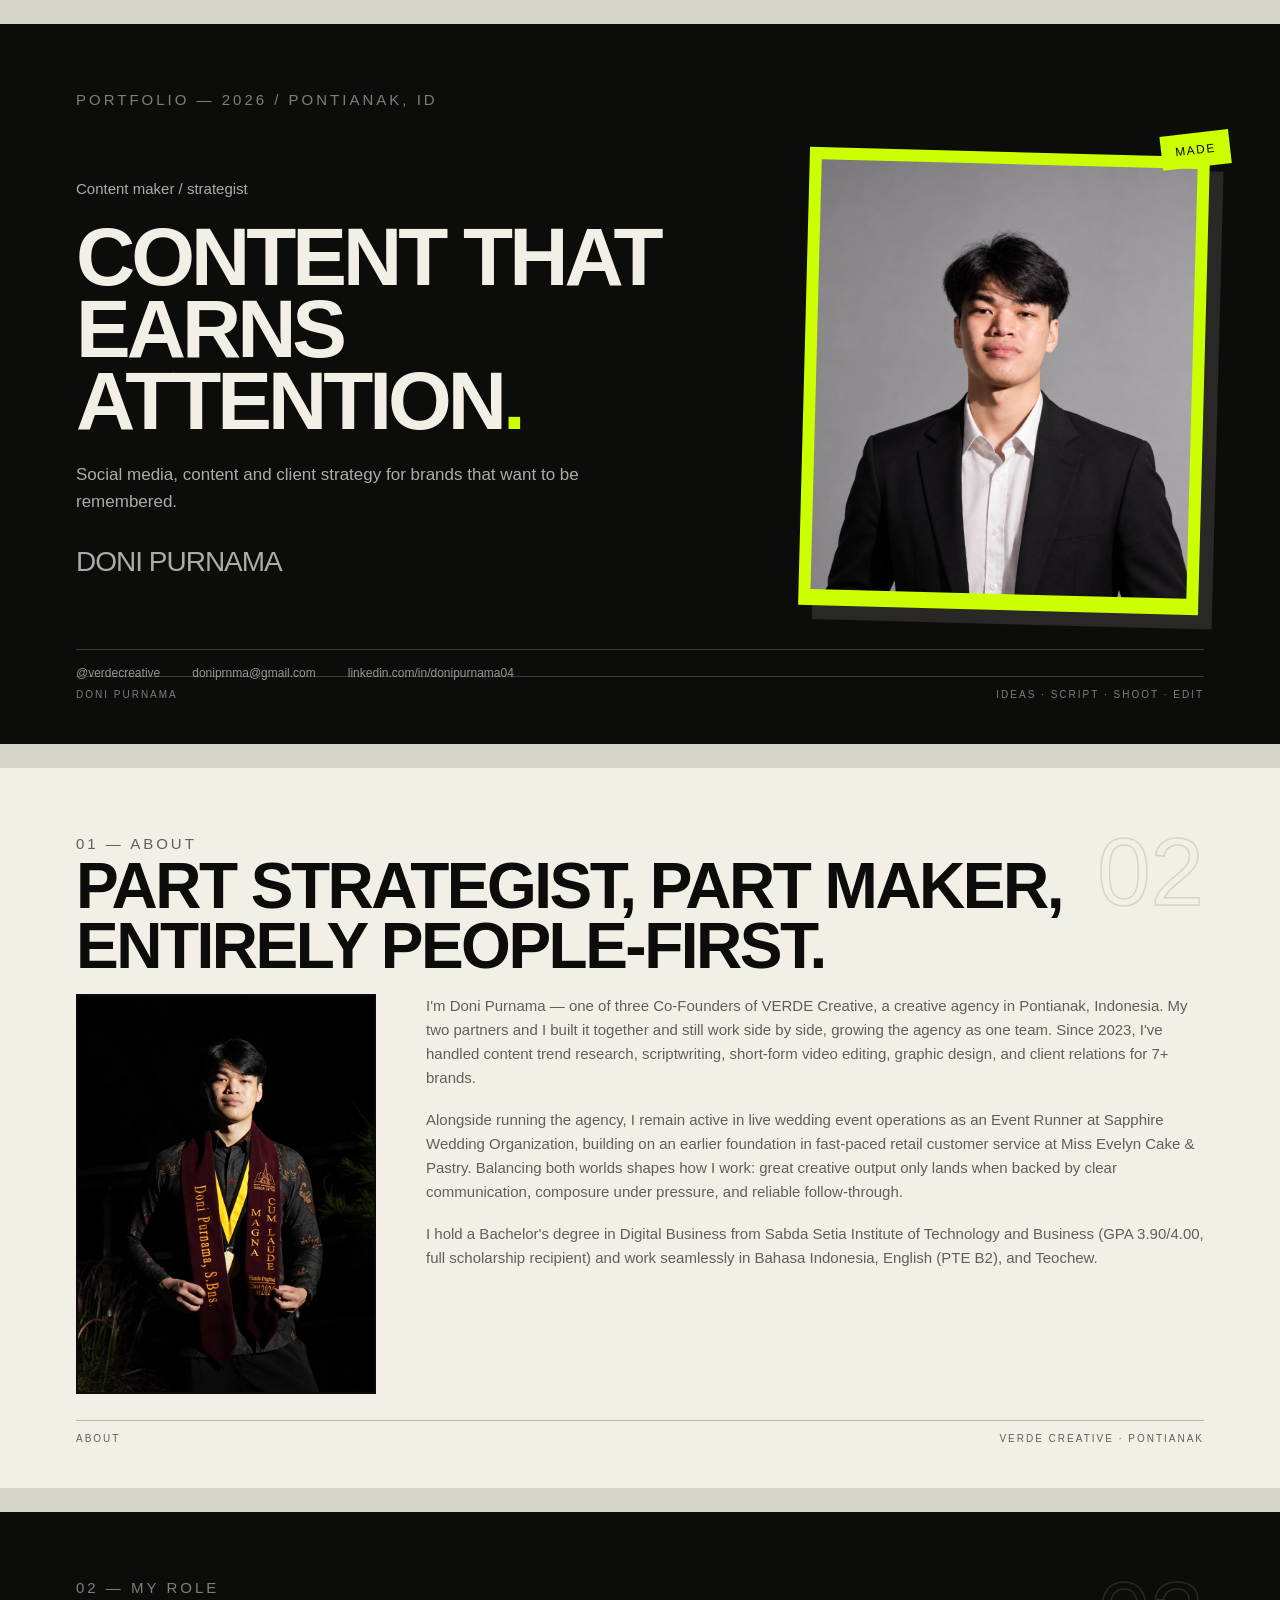
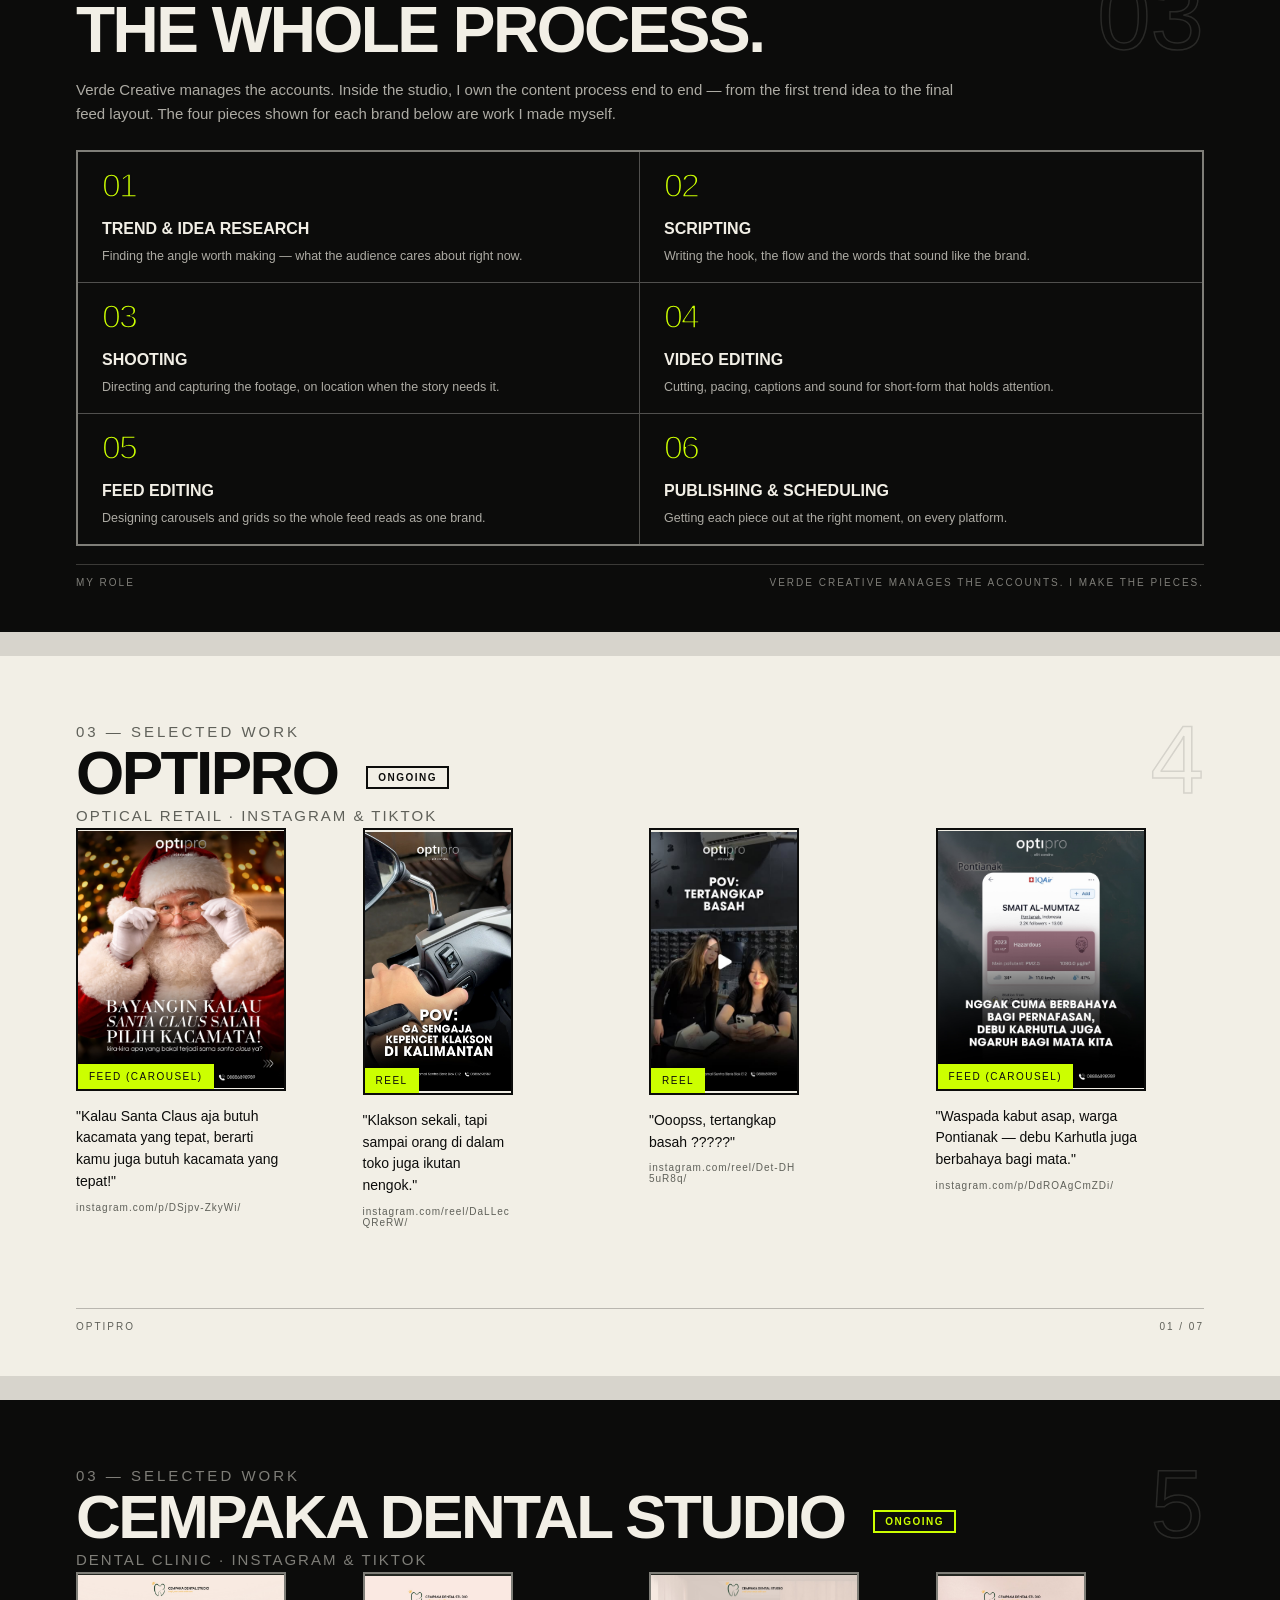
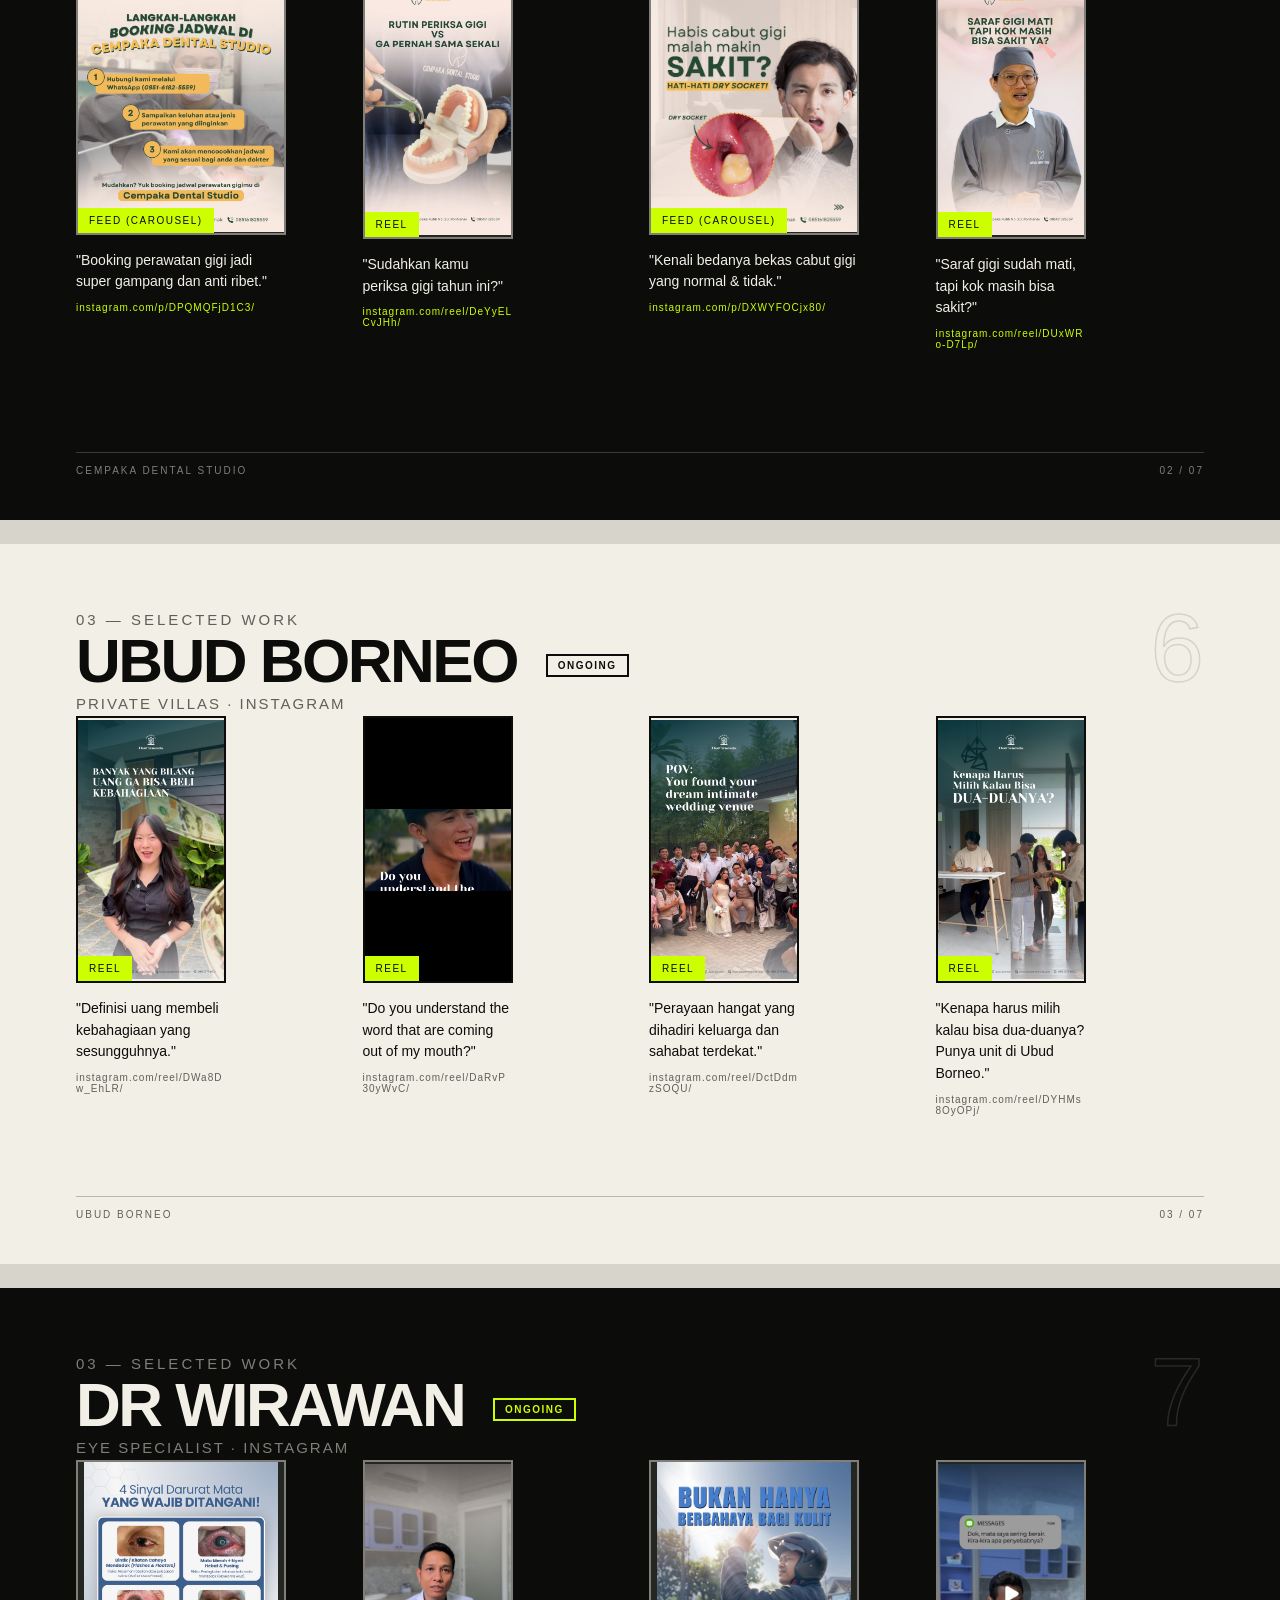
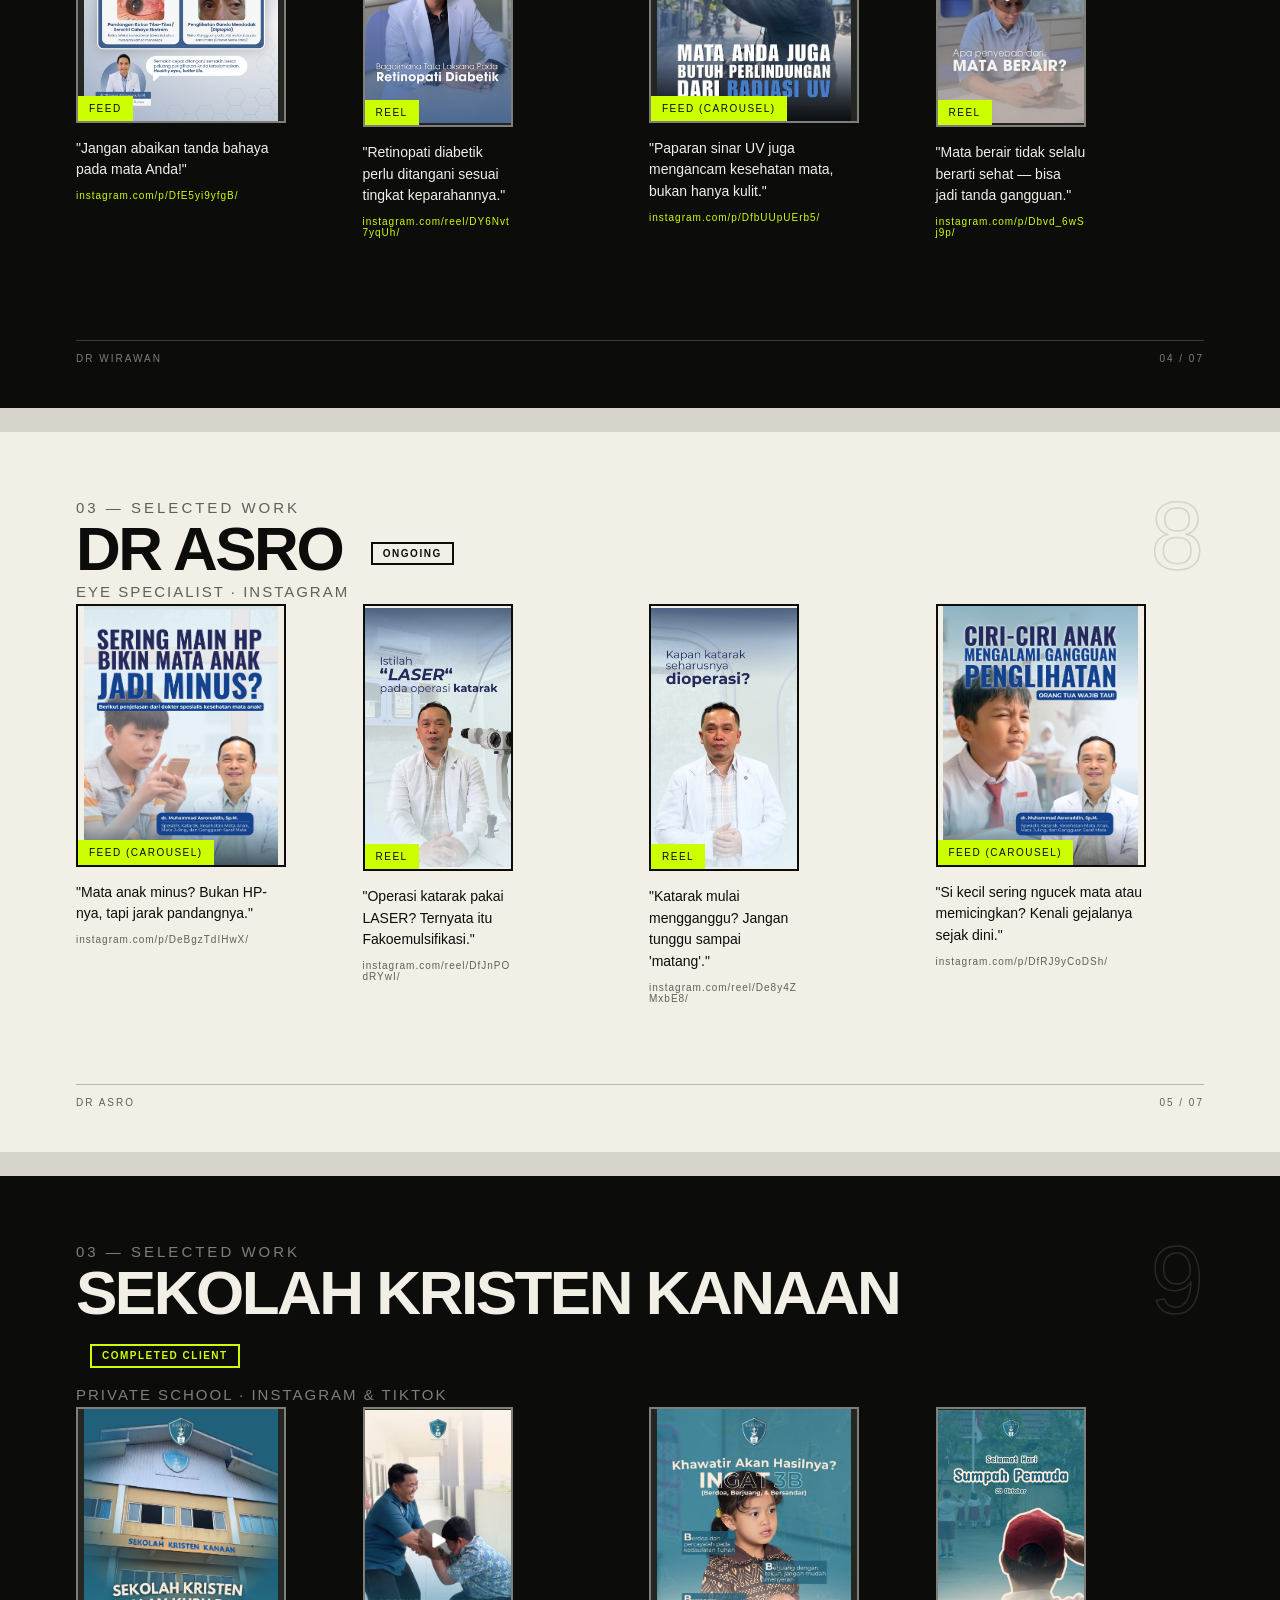
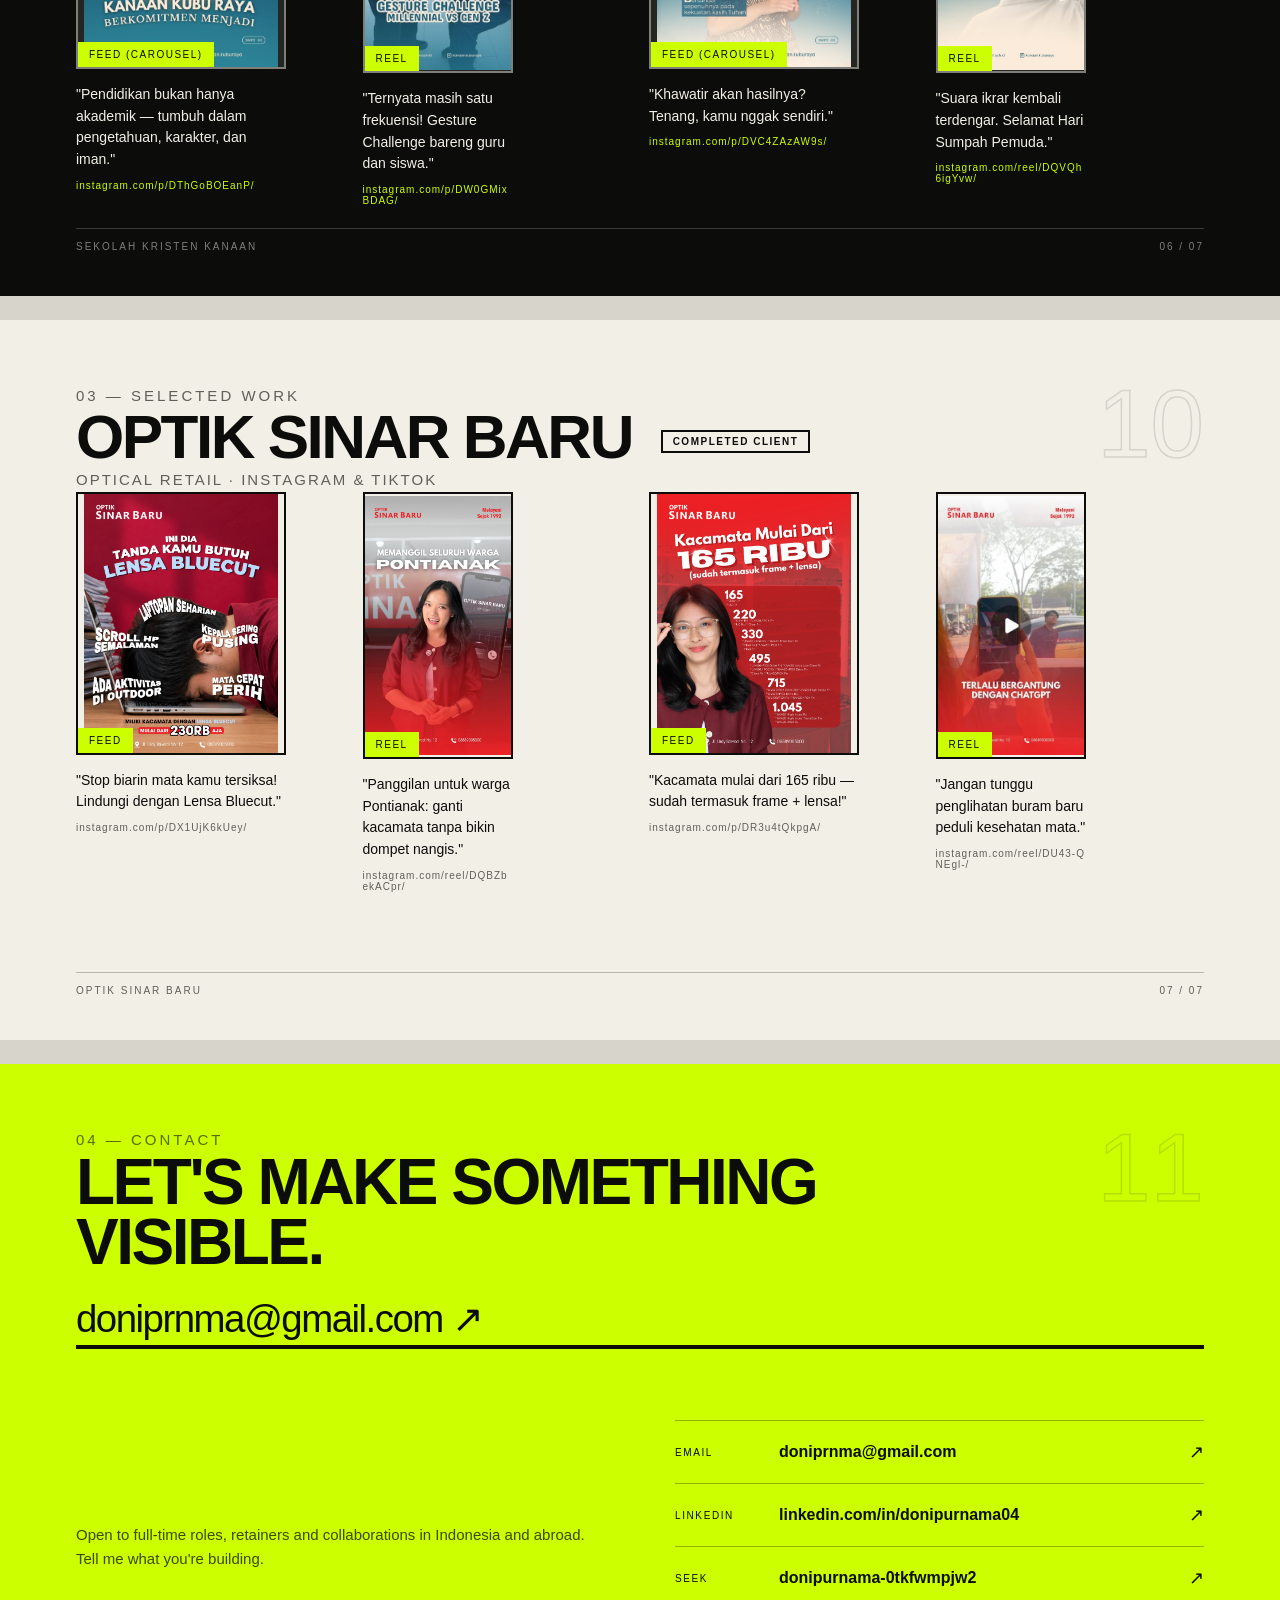
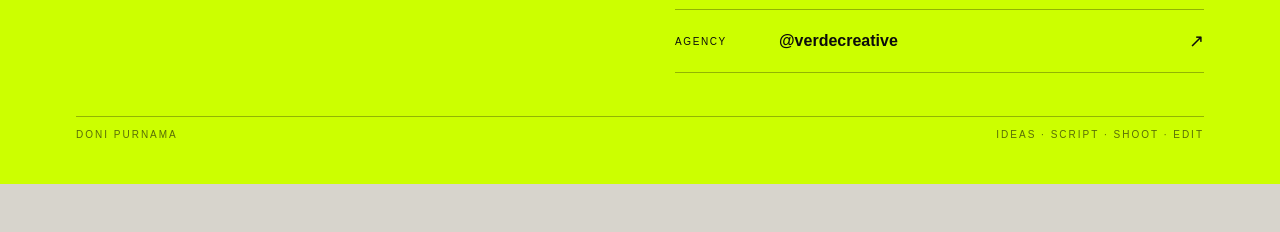
==== deck.html @ b06fb841 "Portfolio site: consistent layout, autoplay reels, updated copy" ====
<!DOCTYPE html>
<html lang="en">
<head>
<meta charset="UTF-8" />
<meta name="viewport" content="width=device-width, initial-scale=1.0" />
<title>Doni Purnama — Portfolio Deck</title>
<link rel="stylesheet" href="deck.css" />
</head>
<body>

<!-- 1 — COVER -->
<section class="slide dark cover">
  <p class="slide-tag">PORTFOLIO — 2026 / PONTIANAK, ID</p>
  <div class="cover-grid">
    <div>
      <p class="cover-role" data-i18n="rail.role">Content maker / strategist</p>
      <h1><span data-i18n="hero.headline">Content that earns attention</span><em>.</em></h1>
      <p class="cover-sub" data-i18n="deck.coverSub">Social media, content and client strategy for brands that want to be remembered.</p>
      <p style="margin-top:24px;font-family:var(--display);font-size:28px;letter-spacing:-1px">DONI PURNAMA</p>
    </div>
    <div class="cover-photo-wrap"><img src="assets/me/headshot.png" alt="Doni Purnama" class="cover-photo" /><span class="cover-sticker" data-i18n="hero.badgeNum">MADE</span></div>
  </div>
  <div class="cover-meta"><span>@verdecreative</span><span>doniprnma@gmail.com</span><span>linkedin.com/in/donipurnama04</span></div>
  <div class="footer-line"><span>Doni Purnama</span><span data-i18n="hero.caption">Ideas · Script · Shoot · Edit</span></div>
</section>

<!-- 2 — ABOUT -->
<section class="slide">
  <span class="slide-num">02</span>
  <p class="slide-tag" data-i18n="about.label">01 — About</p>
  <h2 data-i18n="about.title">Part strategist, part maker, entirely people-first.</h2>
  <div class="about-deck">
    <img src="assets/me/graduation.png" alt="Doni Purnama" />
    <div>
      <p data-i18n="about.p1">I'm Doni Purnama — one of three Co-Founders of VERDE Creative, a creative agency in Pontianak, Indonesia. My two partners and I built it together and still work side by side, growing the agency as one team. Since 2023, I've handled content trend research, scriptwriting, short-form video editing, graphic design, and client relations for 7+ brands.</p>
      <p style="margin-top:18px" data-i18n="about.p2">Alongside running the agency, I remain active in live wedding event operations as an Event Runner at Sapphire Wedding Organization, building on an earlier foundation in fast-paced retail customer service at Miss Evelyn Cake & Pastry. Balancing both worlds shapes how I work: great creative output only lands when backed by clear communication, composure under pressure, and reliable follow-through.</p>
      <p style="margin-top:18px" data-i18n="about.p3">I hold a Bachelor's degree in Digital Business from Sabda Setia Institute of Technology and Business (GPA 3.90/4.00, full scholarship recipient) and work seamlessly in Bahasa Indonesia, English (PTE B2), and Teochew.</p>
    </div>
  </div>
  <div class="footer-line"><span data-i18n="nav.about">About</span><span>Verde Creative · Pontianak</span></div>
</section>

<!-- 3 — ROLE -->
<section class="slide dark">
  <span class="slide-num">03</span>
  <p class="slide-tag" data-i18n="role.label">02 — My role</p>
  <h2 data-i18n="role.headline">THE WHOLE PROCESS.</h2>
  <p style="max-width:900px;margin-bottom:18px" data-i18n="role.intro">Verde Creative manages the accounts. Inside the studio, I own the content process end to end — from the first trend idea to the final feed layout.</p>
  <div class="role-deck">
    <div class="step"><span class="n">01</span><h3 data-i18n="role1.title">Trend &amp; idea research</h3><p data-i18n="role1.body">Finding the angle worth making — what the audience cares about right now.</p></div>
    <div class="step"><span class="n">02</span><h3 data-i18n="role2.title">Scripting</h3><p data-i18n="role2.body">Writing the hook, the flow and the words that sound like the brand.</p></div>
    <div class="step"><span class="n">03</span><h3 data-i18n="role3.title">Shooting</h3><p data-i18n="role3.body">Directing and capturing the footage, on location when the story needs it.</p></div>
    <div class="step"><span class="n">04</span><h3 data-i18n="role4.title">Video editing</h3><p data-i18n="role4.body">Cutting, pacing, captions and sound for short-form that holds attention.</p></div>
    <div class="step"><span class="n">05</span><h3 data-i18n="role5.title">Feed editing</h3><p data-i18n="role5.body">Designing carousels and grids so the whole feed reads as one brand.</p></div>
    <div class="step"><span class="n">06</span><h3 data-i18n="role6.title">Publishing &amp; scheduling</h3><p data-i18n="role6.body">Getting each piece out at the right moment, on every platform.</p></div>
  </div>
  <div class="footer-line"><span data-i18n="nav.services">My role</span><span data-i18n="role.clarify">Verde Creative manages the accounts. I make the pieces.</span></div>
</section>

<!-- 4 — OPTIPRO -->
<section class="slide brand-slide">
  <span class="slide-num">4</span>
  <p class="slide-tag" data-i18n="work.label">03 — Selected work</p>
  <h2>OPTIPRO <span class="status-pill" data-i18n="status.ongoing">status.ongoing</span></h2>
  <p class="brand-meta"><span data-i18n="brand1.sector">brand1.sector</span> · <span data-i18n="brand1.platform">brand1.platform</span></p>
  <div class="post-row">
    <div class="pcard ar45"><div class="img"><img src="assets/posts/DSjpv-ZkyWi.jpg" alt="" /><span class="kind">feed (carousel)</span></div><p class="cap">"Kalau Santa Claus aja butuh kacamata yang tepat, berarti kamu juga butuh kacamata yang tepat!"</p><span class="src">instagram.com/p/DSjpv-ZkyWi/</span></div>
    <div class="pcard ar916"><div class="img"><img src="assets/posts/DaLLecQReRW.jpg" alt="" /><span class="kind">reel</span></div><p class="cap">"Klakson sekali, tapi sampai orang di dalam toko juga ikutan nengok."</p><span class="src">instagram.com/reel/DaLLecQReRW/</span></div>
    <div class="pcard ar916"><div class="img"><img src="assets/posts/Det-DH5uR8q.jpg" alt="" /><span class="kind">reel</span></div><p class="cap">"Ooopss, tertangkap basah ?????"</p><span class="src">instagram.com/reel/Det-DH5uR8q/</span></div>
    <div class="pcard ar45"><div class="img"><img src="assets/posts/DdROAgCmZDi.jpg" alt="" /><span class="kind">feed (carousel)</span></div><p class="cap">"Waspada kabut asap, warga Pontianak — debu Karhutla juga berbahaya bagi mata."</p><span class="src">instagram.com/p/DdROAgCmZDi/</span></div>
  </div>
  <div class="footer-line"><span>OPTIPRO</span><span>01 / 07</span></div>
</section>

<!-- 5 — CEMPAKA DENTAL STUDIO -->
<section class="slide dark brand-slide">
  <span class="slide-num">5</span>
  <p class="slide-tag" data-i18n="work.label">03 — Selected work</p>
  <h2>CEMPAKA DENTAL STUDIO <span class="status-pill" data-i18n="status.ongoing">status.ongoing</span></h2>
  <p class="brand-meta"><span data-i18n="brand2.sector">brand2.sector</span> · <span data-i18n="brand2.platform">brand2.platform</span></p>
  <div class="post-row">
    <div class="pcard ar45"><div class="img"><img src="assets/posts/DPQMQFjD1C3.jpg" alt="" /><span class="kind">feed (carousel)</span></div><p class="cap">"Booking perawatan gigi jadi super gampang dan anti ribet."</p><span class="src">instagram.com/p/DPQMQFjD1C3/</span></div>
    <div class="pcard ar916"><div class="img"><img src="assets/posts/DeYyELCvJHh.jpg" alt="" /><span class="kind">reel</span></div><p class="cap">"Sudahkan kamu periksa gigi tahun ini?"</p><span class="src">instagram.com/reel/DeYyELCvJHh/</span></div>
    <div class="pcard ar45"><div class="img"><img src="assets/posts/DXWYFOCjx80.jpg" alt="" /><span class="kind">feed (carousel)</span></div><p class="cap">"Kenali bedanya bekas cabut gigi yang normal & tidak."</p><span class="src">instagram.com/p/DXWYFOCjx80/</span></div>
    <div class="pcard ar916"><div class="img"><img src="assets/posts/DUxWRo-D7Lp.jpg" alt="" /><span class="kind">reel</span></div><p class="cap">"Saraf gigi sudah mati, tapi kok masih bisa sakit?"</p><span class="src">instagram.com/reel/DUxWRo-D7Lp/</span></div>
  </div>
  <div class="footer-line"><span>CEMPAKA DENTAL STUDIO</span><span>02 / 07</span></div>
</section>

<!-- 6 — UBUD BORNEO -->
<section class="slide brand-slide">
  <span class="slide-num">6</span>
  <p class="slide-tag" data-i18n="work.label">03 — Selected work</p>
  <h2>UBUD BORNEO <span class="status-pill" data-i18n="status.ongoing">status.ongoing</span></h2>
  <p class="brand-meta"><span data-i18n="brand3.sector">brand3.sector</span> · <span data-i18n="brand3.platform">brand3.platform</span></p>
  <div class="post-row">
    <div class="pcard ar916"><div class="img"><img src="assets/posts/DWa8Dw_EhLR.jpg" alt="" /><span class="kind">reel</span></div><p class="cap">"Definisi uang membeli kebahagiaan yang sesungguhnya."</p><span class="src">instagram.com/reel/DWa8Dw_EhLR/</span></div>
    <div class="pcard ar916 letterbox"><div class="img"><img src="assets/posts/DaRvP30yWvC.jpg" alt="" /><span class="kind">reel</span></div><p class="cap">"Do you understand the word that are coming out of my mouth?"</p><span class="src">instagram.com/reel/DaRvP30yWvC/</span></div>
    <div class="pcard ar916"><div class="img"><img src="assets/posts/DctDdmzSOQU.jpg" alt="" /><span class="kind">reel</span></div><p class="cap">"Perayaan hangat yang dihadiri keluarga dan sahabat terdekat."</p><span class="src">instagram.com/reel/DctDdmzSOQU/</span></div>
    <div class="pcard ar916"><div class="img"><img src="assets/posts/DYHMs8OyOPj.jpg" alt="" /><span class="kind">reel</span></div><p class="cap">"Kenapa harus milih kalau bisa dua-duanya? Punya unit di Ubud Borneo."</p><span class="src">instagram.com/reel/DYHMs8OyOPj/</span></div>
  </div>
  <div class="footer-line"><span>UBUD BORNEO</span><span>03 / 07</span></div>
</section>

<!-- 7 — DR WIRAWAN -->
<section class="slide dark brand-slide">
  <span class="slide-num">7</span>
  <p class="slide-tag" data-i18n="work.label">03 — Selected work</p>
  <h2>DR WIRAWAN <span class="status-pill" data-i18n="status.ongoing">status.ongoing</span></h2>
  <p class="brand-meta"><span data-i18n="brand4.sector">brand4.sector</span> · <span data-i18n="brand4.platform">brand4.platform</span></p>
  <div class="post-row">
    <div class="pcard ar45"><div class="img"><img src="assets/posts/DfE5yi9yfgB.jpg" alt="" /><span class="kind">feed</span></div><p class="cap">"Jangan abaikan tanda bahaya pada mata Anda!"</p><span class="src">instagram.com/p/DfE5yi9yfgB/</span></div>
    <div class="pcard ar916"><div class="img"><img src="assets/posts/DY6Nvt7yqUh.jpg" alt="" /><span class="kind">reel</span></div><p class="cap">"Retinopati diabetik perlu ditangani sesuai tingkat keparahannya."</p><span class="src">instagram.com/reel/DY6Nvt7yqUh/</span></div>
    <div class="pcard ar45"><div class="img"><img src="assets/posts/DfbUUpUErb5.jpg" alt="" /><span class="kind">feed (carousel)</span></div><p class="cap">"Paparan sinar UV juga mengancam kesehatan mata, bukan hanya kulit."</p><span class="src">instagram.com/p/DfbUUpUErb5/</span></div>
    <div class="pcard ar916"><div class="img"><img src="assets/posts/Dbvd_6wSj9p.jpg" alt="" /><span class="kind">reel</span></div><p class="cap">"Mata berair tidak selalu berarti sehat — bisa jadi tanda gangguan."</p><span class="src">instagram.com/p/Dbvd_6wSj9p/</span></div>
  </div>
  <div class="footer-line"><span>DR WIRAWAN</span><span>04 / 07</span></div>
</section>

<!-- 8 — DR ASRO -->
<section class="slide brand-slide">
  <span class="slide-num">8</span>
  <p class="slide-tag" data-i18n="work.label">03 — Selected work</p>
  <h2>DR ASRO <span class="status-pill" data-i18n="status.ongoing">status.ongoing</span></h2>
  <p class="brand-meta"><span data-i18n="brand5.sector">brand5.sector</span> · <span data-i18n="brand5.platform">brand5.platform</span></p>
  <div class="post-row">
    <div class="pcard ar45"><div class="img"><img src="assets/posts/DeBgzTdIHwX.jpg" alt="" /><span class="kind">feed (carousel)</span></div><p class="cap">"Mata anak minus? Bukan HP-nya, tapi jarak pandangnya."</p><span class="src">instagram.com/p/DeBgzTdIHwX/</span></div>
    <div class="pcard ar916"><div class="img"><img src="assets/posts/DfJnPOdRYwI.jpg" alt="" /><span class="kind">reel</span></div><p class="cap">"Operasi katarak pakai LASER? Ternyata itu Fakoemulsifikasi."</p><span class="src">instagram.com/reel/DfJnPOdRYwI/</span></div>
    <div class="pcard ar916"><div class="img"><img src="assets/posts/De8y4ZMxbE8.jpg" alt="" /><span class="kind">reel</span></div><p class="cap">"Katarak mulai mengganggu? Jangan tunggu sampai 'matang'."</p><span class="src">instagram.com/reel/De8y4ZMxbE8/</span></div>
    <div class="pcard ar45"><div class="img"><img src="assets/posts/DfRJ9yCoDSh.jpg" alt="" /><span class="kind">feed (carousel)</span></div><p class="cap">"Si kecil sering ngucek mata atau memicingkan? Kenali gejalanya sejak dini."</p><span class="src">instagram.com/p/DfRJ9yCoDSh/</span></div>
  </div>
  <div class="footer-line"><span>DR ASRO</span><span>05 / 07</span></div>
</section>

<!-- 9 — SEKOLAH KRISTEN KANAAN -->
<section class="slide dark brand-slide">
  <span class="slide-num">9</span>
  <p class="slide-tag" data-i18n="work.label">03 — Selected work</p>
  <h2>SEKOLAH KRISTEN KANAAN <span class="status-pill" data-i18n="status.completed">status.completed</span></h2>
  <p class="brand-meta"><span data-i18n="brand7.sector">brand7.sector</span> · <span data-i18n="brand7.platform">brand7.platform</span></p>
  <div class="post-row">
    <div class="pcard ar45"><div class="img"><img src="assets/posts/DThGoBOEanP.jpg" alt="" /><span class="kind">feed (carousel)</span></div><p class="cap">"Pendidikan bukan hanya akademik — tumbuh dalam pengetahuan, karakter, dan iman."</p><span class="src">instagram.com/p/DThGoBOEanP/</span></div>
    <div class="pcard ar916"><div class="img"><img src="assets/posts/DW0GMixBDAG.jpg" alt="" /><span class="kind">reel</span></div><p class="cap">"Ternyata masih satu frekuensi! Gesture Challenge bareng guru dan siswa."</p><span class="src">instagram.com/p/DW0GMixBDAG/</span></div>
    <div class="pcard ar45"><div class="img"><img src="assets/posts/DVC4ZAzAW9s.jpg" alt="" /><span class="kind">feed (carousel)</span></div><p class="cap">"Khawatir akan hasilnya? Tenang, kamu nggak sendiri."</p><span class="src">instagram.com/p/DVC4ZAzAW9s/</span></div>
    <div class="pcard ar916"><div class="img"><img src="assets/posts/DQVQh6igYvw.jpg" alt="" /><span class="kind">reel</span></div><p class="cap">"Suara ikrar kembali terdengar. Selamat Hari Sumpah Pemuda."</p><span class="src">instagram.com/reel/DQVQh6igYvw/</span></div>
  </div>
  <div class="footer-line"><span>SEKOLAH KRISTEN KANAAN</span><span>06 / 07</span></div>
</section>

<!-- 10 — OPTIK SINAR BARU -->
<section class="slide brand-slide">
  <span class="slide-num">10</span>
  <p class="slide-tag" data-i18n="work.label">03 — Selected work</p>
  <h2>OPTIK SINAR BARU <span class="status-pill" data-i18n="status.completed">status.completed</span></h2>
  <p class="brand-meta"><span data-i18n="brand6.sector">brand6.sector</span> · <span data-i18n="brand6.platform">brand6.platform</span></p>
  <div class="post-row">
    <div class="pcard ar45"><div class="img"><img src="assets/posts/DX1UjK6kUey.jpg" alt="" /><span class="kind">feed</span></div><p class="cap">"Stop biarin mata kamu tersiksa! Lindungi dengan Lensa Bluecut."</p><span class="src">instagram.com/p/DX1UjK6kUey/</span></div>
    <div class="pcard ar916"><div class="img"><img src="assets/posts/DQBZbekACpr.jpg" alt="" /><span class="kind">reel</span></div><p class="cap">"Panggilan untuk warga Pontianak: ganti kacamata tanpa bikin dompet nangis."</p><span class="src">instagram.com/reel/DQBZbekACpr/</span></div>
    <div class="pcard ar45"><div class="img"><img src="assets/posts/DR3u4tQkpgA.jpg" alt="" /><span class="kind">feed</span></div><p class="cap">"Kacamata mulai dari 165 ribu — sudah termasuk frame + lensa!"</p><span class="src">instagram.com/p/DR3u4tQkpgA/</span></div>
    <div class="pcard ar916"><div class="img"><img src="assets/posts/DU43-QNEgl-.jpg" alt="" /><span class="kind">reel</span></div><p class="cap">"Jangan tunggu penglihatan buram baru peduli kesehatan mata."</p><span class="src">instagram.com/reel/DU43-QNEgl-/</span></div>
  </div>
  <div class="footer-line"><span>OPTIK SINAR BARU</span><span>07 / 07</span></div>
</section>

<!-- 11 — CONTACT -->
<section class="slide lime">
  <span class="slide-num">11</span>
  <p class="slide-tag" data-i18n="contact.label">05 — Contact</p>
  <h2 data-i18n="contact.headline">LET'S MAKE SOMETHING VISIBLE.</h2>
  <a class="mega-mail-deck" href="mailto:doniprnma@gmail.com">doniprnma@gmail.com ↗</a>
  <div class="contact-deck">
    <p data-i18n="contact.lede">Open to full-time roles, retainers and collaborations in Indonesia and abroad. Tell me what you're building.</p>
      <div class="contact-list">
      <a href="mailto:doniprnma@gmail.com"><span data-i18n="contact.emailLabel">Email</span><strong>doniprnma@gmail.com</strong><i>↗</i></a>
      <a href="https://www.linkedin.com/in/donipurnama04/"><span data-i18n="contact.linkedinLabel">LinkedIn</span><strong>linkedin.com/in/donipurnama04</strong><i>↗</i></a>
      <a href="https://au.seek.com/profiles/doni-purnama-0tkfwmpjw2"><span>Seek</span><strong>donipurnama-0tkfwmpjw2</strong><i>↗</i></a>
      <a href="https://www.instagram.com/verdecreative/"><span data-i18n="contact.igLabel">Studio</span><strong>@verdecreative</strong><i>↗</i></a>
    </div>
  <div class="footer-line"><span>Doni Purnama</span><span data-i18n="hero.caption">Ideas · Script · Shoot · Edit</span></div>
</section>

<script src="script.js"></script>
</body>
</html>
---- deck.css ----
/* ==========================================================================
   Slide deck — BOLD EDITORIAL / ZINE — same language as the site
   ========================================================================== */
:root{
  --ink:#0c0c0b;
  --paper:#f2efe6;
  --lime:#ccff00;
  --muted:#5f6059;
  --display:'Arial Black','Helvetica Neue',Helvetica,Arial,sans-serif;
  --sans:'Inter',-apple-system,BlinkMacSystemFont,'Segoe UI',Roboto,Helvetica,Arial,sans-serif;
}
*{box-sizing:border-box}
a{color:inherit;text-decoration:none}
html,body{margin:0;padding:0;background:#d7d4cc;font-family:var(--sans);color:var(--ink)}
.slide{width:1280px;height:720px;margin:0 auto 24px;padding:64px 76px;background:var(--paper);
  position:relative;overflow:hidden;display:flex;flex-direction:column}
.slide.dark{background:var(--ink);color:var(--paper)}
.slide.lime{background:var(--lime);color:var(--ink)}
.slide-num{position:absolute;right:76px;top:56px;font-family:var(--display);font-size:96px;line-height:1;
  color:transparent;-webkit-text-stroke:1.5px rgba(12,12,11,.12);pointer-events:none}
.slide.dark .slide-num{-webkit-text-stroke-color:rgba(242,239,230,.13)}
.slide-tag{font-family:var(--display);font-size:11px;letter-spacing:3px;text-transform:uppercase;color:var(--muted);margin:0 0 20px}
.slide.dark .slide-tag{color:rgba(242,239,230,.5)}
.slide.lime .slide-tag{color:rgba(12,12,11,.6)}
.slide h2{font-family:var(--display);font-size:clamp(40px,5vw,66px);line-height:.94;letter-spacing:-2.5px;
  text-transform:uppercase;margin:0 0 18px;max-width:1000px}
.slide p{color:var(--muted);font-size:15px;line-height:1.6;margin:0}
.slide.dark p{color:rgba(242,239,230,.7)}
.slide.lime p{color:rgba(12,12,11,.75)}
.footer-line{position:absolute;left:76px;right:76px;bottom:44px;border-top:1px solid rgba(12,12,11,.25);
  padding-top:12px;display:flex;justify-content:space-between;font-family:var(--display);
  font-size:10px;letter-spacing:2px;text-transform:uppercase;color:var(--muted)}
.slide.dark .footer-line{border-color:rgba(242,239,230,.2);color:rgba(242,239,230,.5)}
.slide.lime .footer-line{border-color:rgba(12,12,11,.3);color:rgba(12,12,11,.6)}

/* Cover */
.cover-grid{display:grid;grid-template-columns:1fr 400px;gap:50px;align-items:center;flex:1}
.cover h1{font-family:var(--display);font-size:82px;line-height:.88;letter-spacing:-4px;text-transform:uppercase;margin:20px 0 24px}
.cover h1 em{font-style:normal;color:var(--lime)}
.cover .cover-role{font-size:15px;color:rgba(242,239,230,.7);margin:0 0 10px}
.cover .cover-sub{font-size:17px;color:rgba(242,239,230,.62);max-width:540px;line-height:1.6}
.cover-photo-wrap{position:relative;background:var(--lime);padding:12px;transform:rotate(1.5deg);box-shadow:14px 14px 0 rgba(242,239,230,.12)}
.cover-photo{width:100%;height:430px;object-fit:cover;object-position:center 25%}
.cover-sticker{position:absolute;right:-20px;top:-24px;background:var(--lime);color:var(--ink);
  font-family:var(--display);font-size:12px;letter-spacing:1.5px;padding:10px 14px;transform:rotate(-8deg)}
.cover-meta{margin-top:auto;padding-top:16px;border-top:1px solid rgba(242,239,230,.2);display:flex;gap:32px;font-size:12px;color:rgba(242,239,230,.6)}

/* About */
.about-deck{display:grid;grid-template-columns:300px 1fr;gap:50px;flex:1;align-items:start}
.about-deck img{width:100%;height:400px;object-fit:cover;object-position:center 20%;border:2px solid var(--ink);filter:saturate(1.1)}

/* Role */
.role-deck{display:grid;grid-template-columns:repeat(2,1fr);gap:0;border:2px solid var(--ink);margin-top:6px}
.role-deck .step{padding:14px 24px 16px;border-right:1px solid var(--ink);border-bottom:1px solid var(--ink);min-height:104px}
.role-deck .step:nth-child(2n){border-right:0}
.role-deck .step:nth-last-child(-n+2){border-bottom:0}
.role-deck .step h3{margin:8px 0 6px}
.role-deck .step .n{font-size:26px}
.role-deck .step .n{font-family:var(--display);font-size:34px;color:var(--lime);-webkit-text-stroke:1.5px var(--ink);letter-spacing:-2px}
.role-deck .step h3{font-family:var(--display);font-size:16px;line-height:1.2;text-transform:uppercase;margin:14px 0 9px}
.role-deck .step p{font-size:12.5px;line-height:1.5}
.slide.dark .role-deck{border-color:rgba(242,239,230,.5)}
.slide.dark .role-deck .step{border-color:rgba(242,239,230,.3)}

/* Brand work slides */
.brand-slide h2{font-size:62px;margin-bottom:2px}
.brand-meta{font-family:var(--display);font-size:11px;letter-spacing:2px;text-transform:uppercase;color:var(--muted);margin-bottom:28px}
.slide.dark .brand-meta{color:rgba(242,239,230,.5)}
.status-pill{display:inline-block;margin-left:14px;font-family:var(--display);font-size:10px;letter-spacing:1.5px;
  text-transform:uppercase;border:2px solid currentColor;padding:5px 10px;vertical-align:middle}
.slide.dark .status-pill{border-color:var(--lime);color:var(--lime)}
.post-row{display:grid;grid-template-columns:repeat(4,1fr);gap:18px;flex:1;align-items:start}
.pcard{display:flex;flex-direction:column;min-width:0}
.pcard{--ar:4/5}
.pcard.ar45{--ar:4/5;max-width:210px}
.pcard.ar34{--ar:3/4;max-width:215px}
.pcard.ar916{--ar:9/16;max-width:150px}
.pcard .img{position:relative;width:100%;aspect-ratio:var(--ar);overflow:hidden;border:2px solid var(--ink)}
.slide.dark .pcard .img{border-color:rgba(242,239,230,.5)}
.pcard .img img{width:100%;height:100%;object-fit:contain;background:var(--cream)}
.slide.dark .pcard .img img{background:#242621}
.pcard.letterbox .img{aspect-ratio:9/16;background:#000;display:flex;align-items:center;justify-content:center}
.pcard.letterbox .img img{width:100%;height:auto;aspect-ratio:16/9;object-fit:cover;background:#000}
.pcard .kind{position:absolute;left:0;bottom:0;background:var(--lime);color:var(--ink);font-family:var(--display);
  font-size:10px;letter-spacing:1.5px;text-transform:uppercase;padding:7px 11px}
.pcard .cap{font-size:14px;line-height:1.55;color:var(--ink);margin:15px 0 9px}
.slide.dark .pcard .cap{color:var(--paper)}
.pcard .src{font-family:var(--display);font-size:10px;letter-spacing:1px;color:var(--muted);word-break:break-all}
.slide.dark .pcard .src{color:var(--lime)}

/* Contact */
.contact-deck{display:grid;grid-template-columns:1fr 1fr;gap:70px;flex:1;align-items:center}
.contact-deck h2{font-size:58px}
.mega-mail-deck{font-family:var(--display);font-size:clamp(24px,3vw,40px);letter-spacing:-1.5px;color:var(--ink);
  border-bottom:4px solid var(--ink);padding-bottom:4px;display:inline-block;margin:6px 0 24px;word-break:break-word}
.contact-list{border-top:1px solid rgba(12,12,11,.3)}
.contact-list a{display:grid;grid-template-columns:90px 1fr auto;gap:14px;align-items:center;padding:20px 0;border-bottom:1px solid rgba(12,12,11,.3)}
.contact-list span{font-family:var(--display);font-size:10px;letter-spacing:1.6px;text-transform:uppercase}
.contact-list strong{font-family:var(--display);font-size:16px}
.contact-list i{font-style:normal;font-size:18px}

@media print{
  @page{size:1280px 720px;margin:0}
  html,body{background:#fff}
  .slide{margin:0;break-after:page;page-break-after:always}
  .slide:last-child{break-after:auto;page-break-after:auto}
  *{-webkit-print-color-adjust:exact;print-color-adjust:exact}
}
@media screen{body{padding:24px 0}}
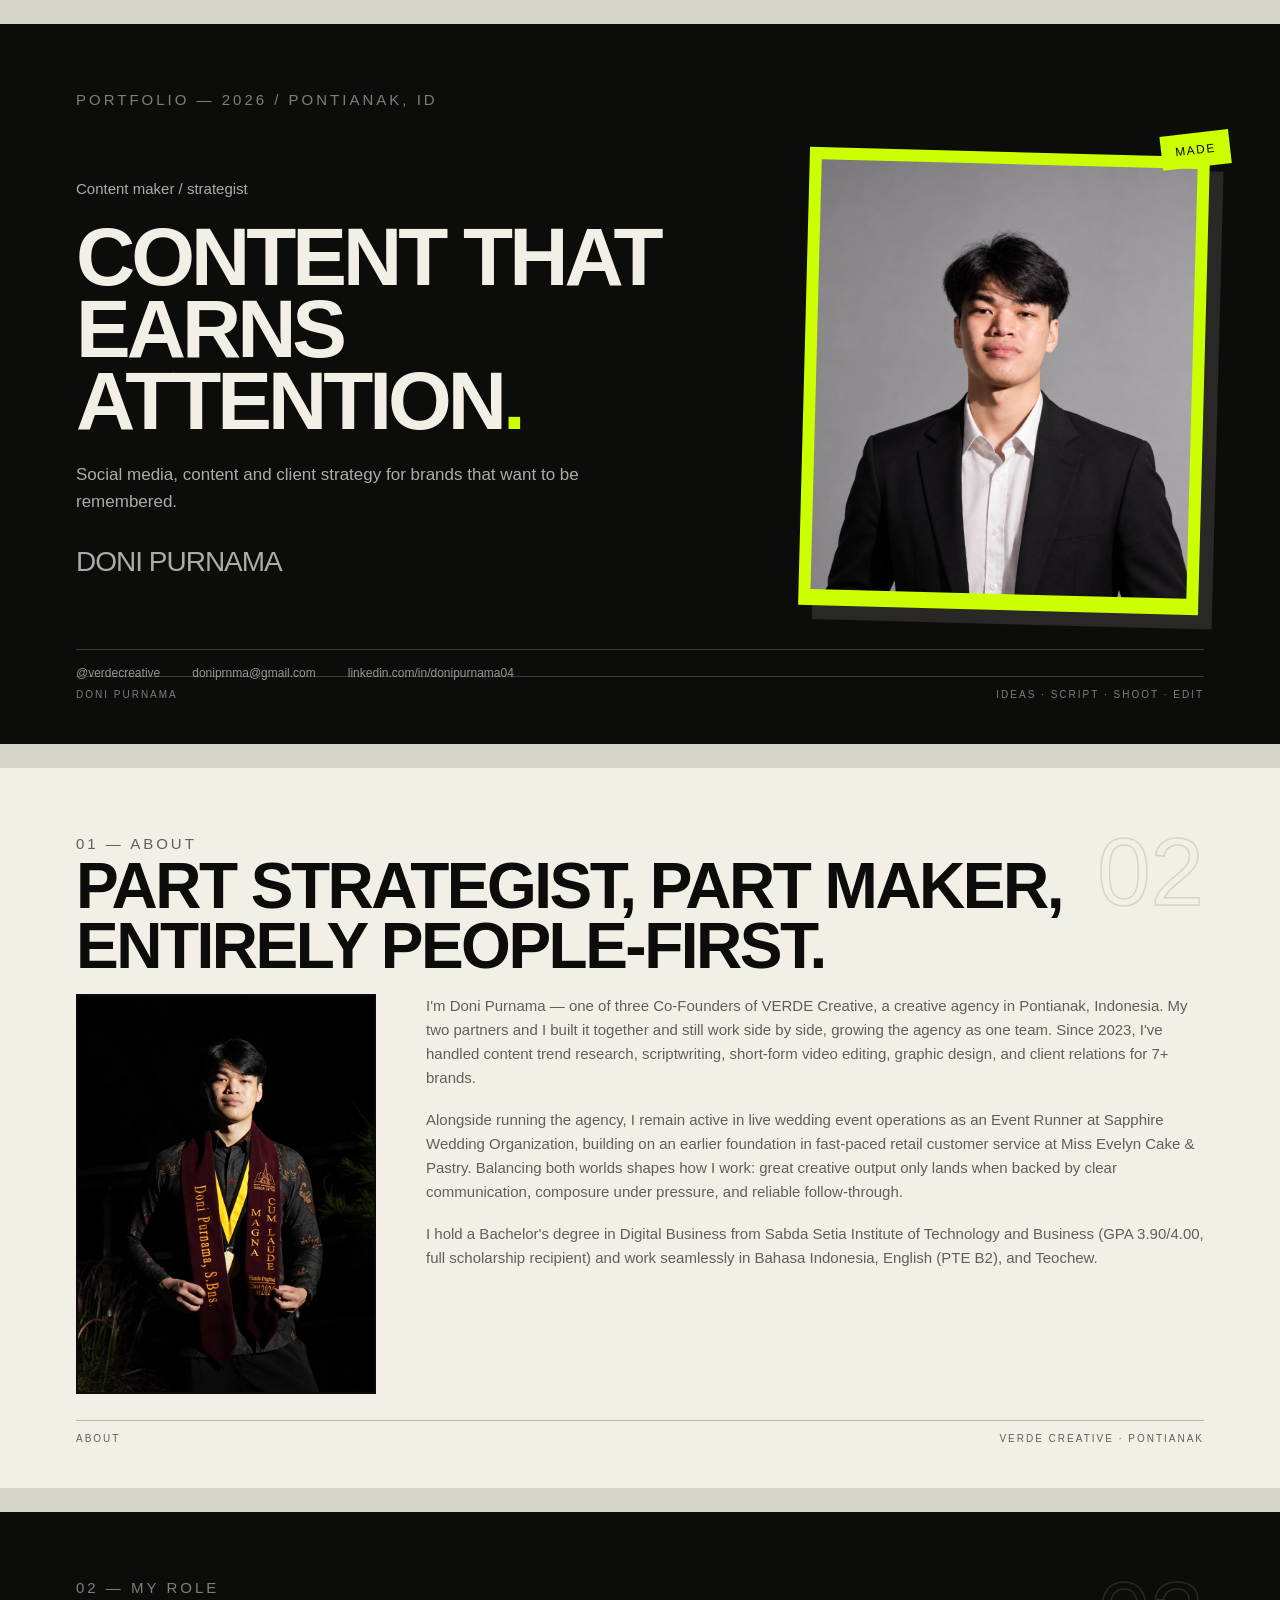
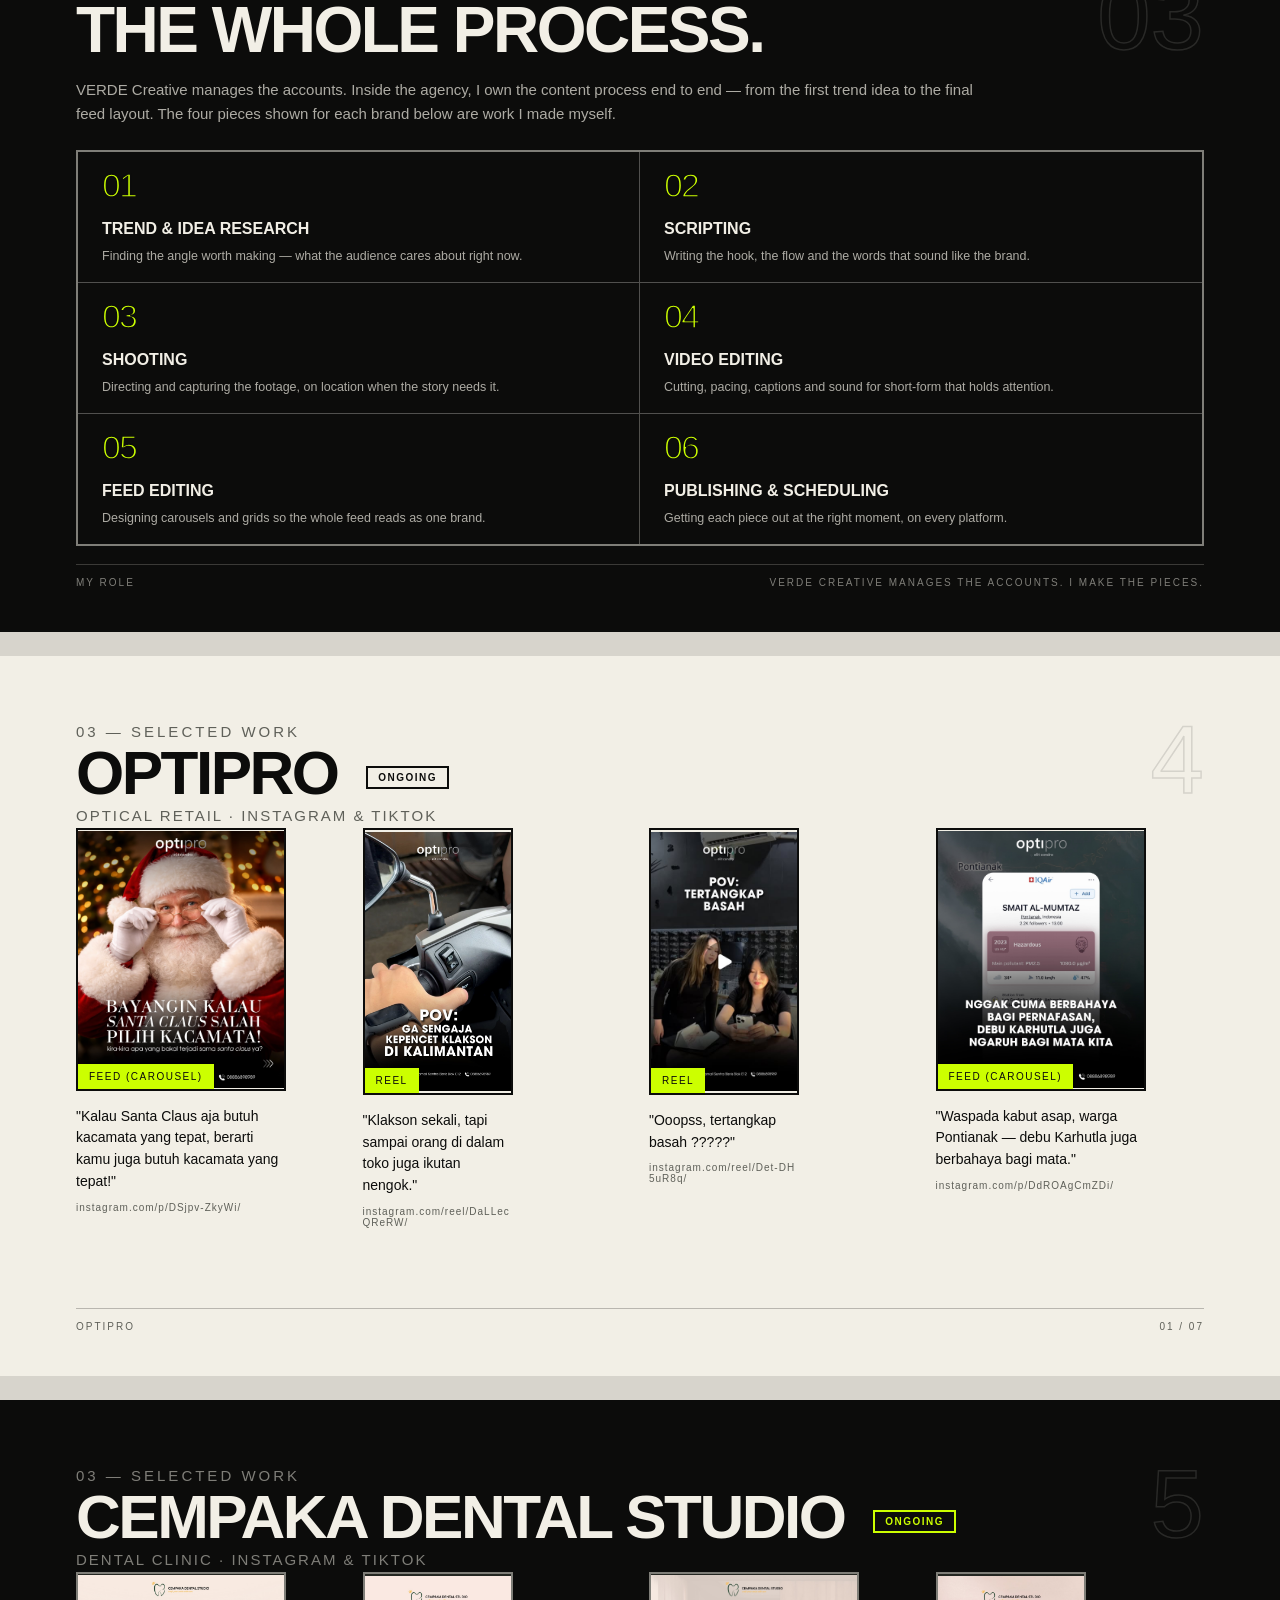
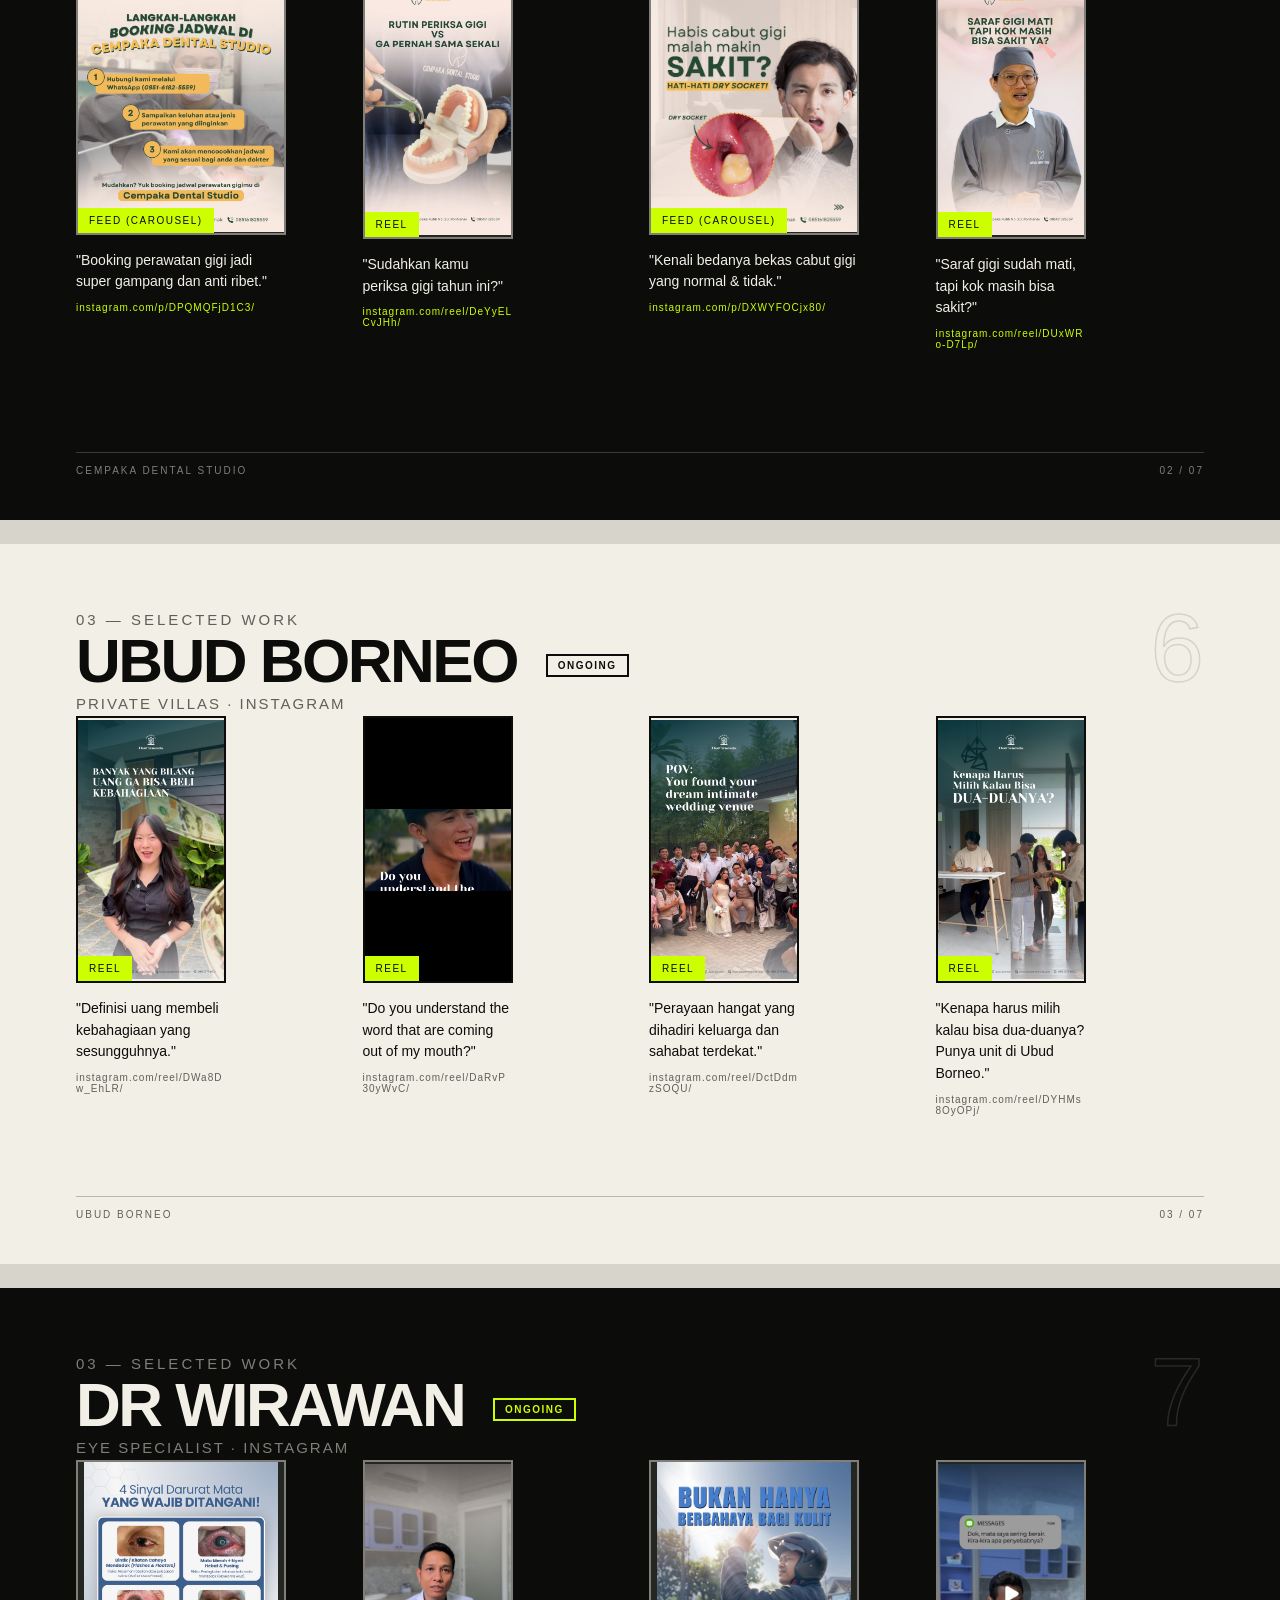
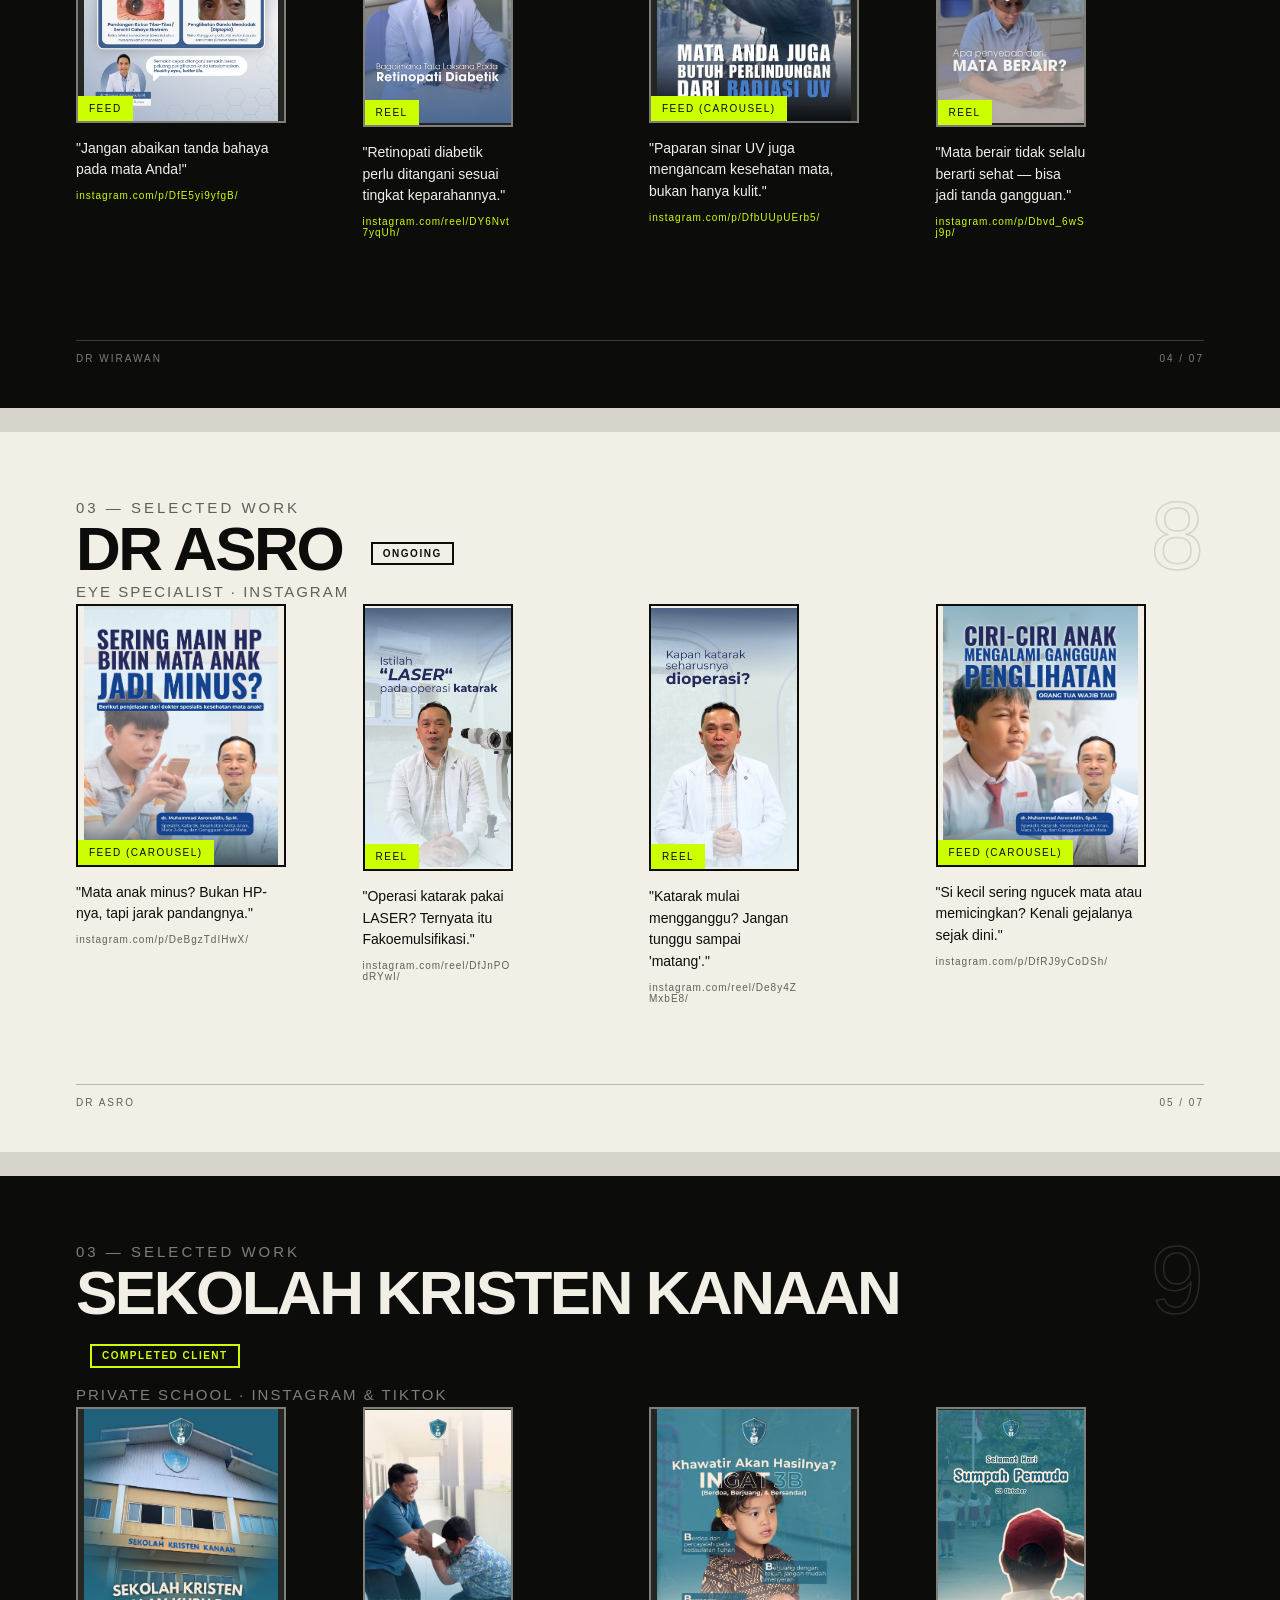
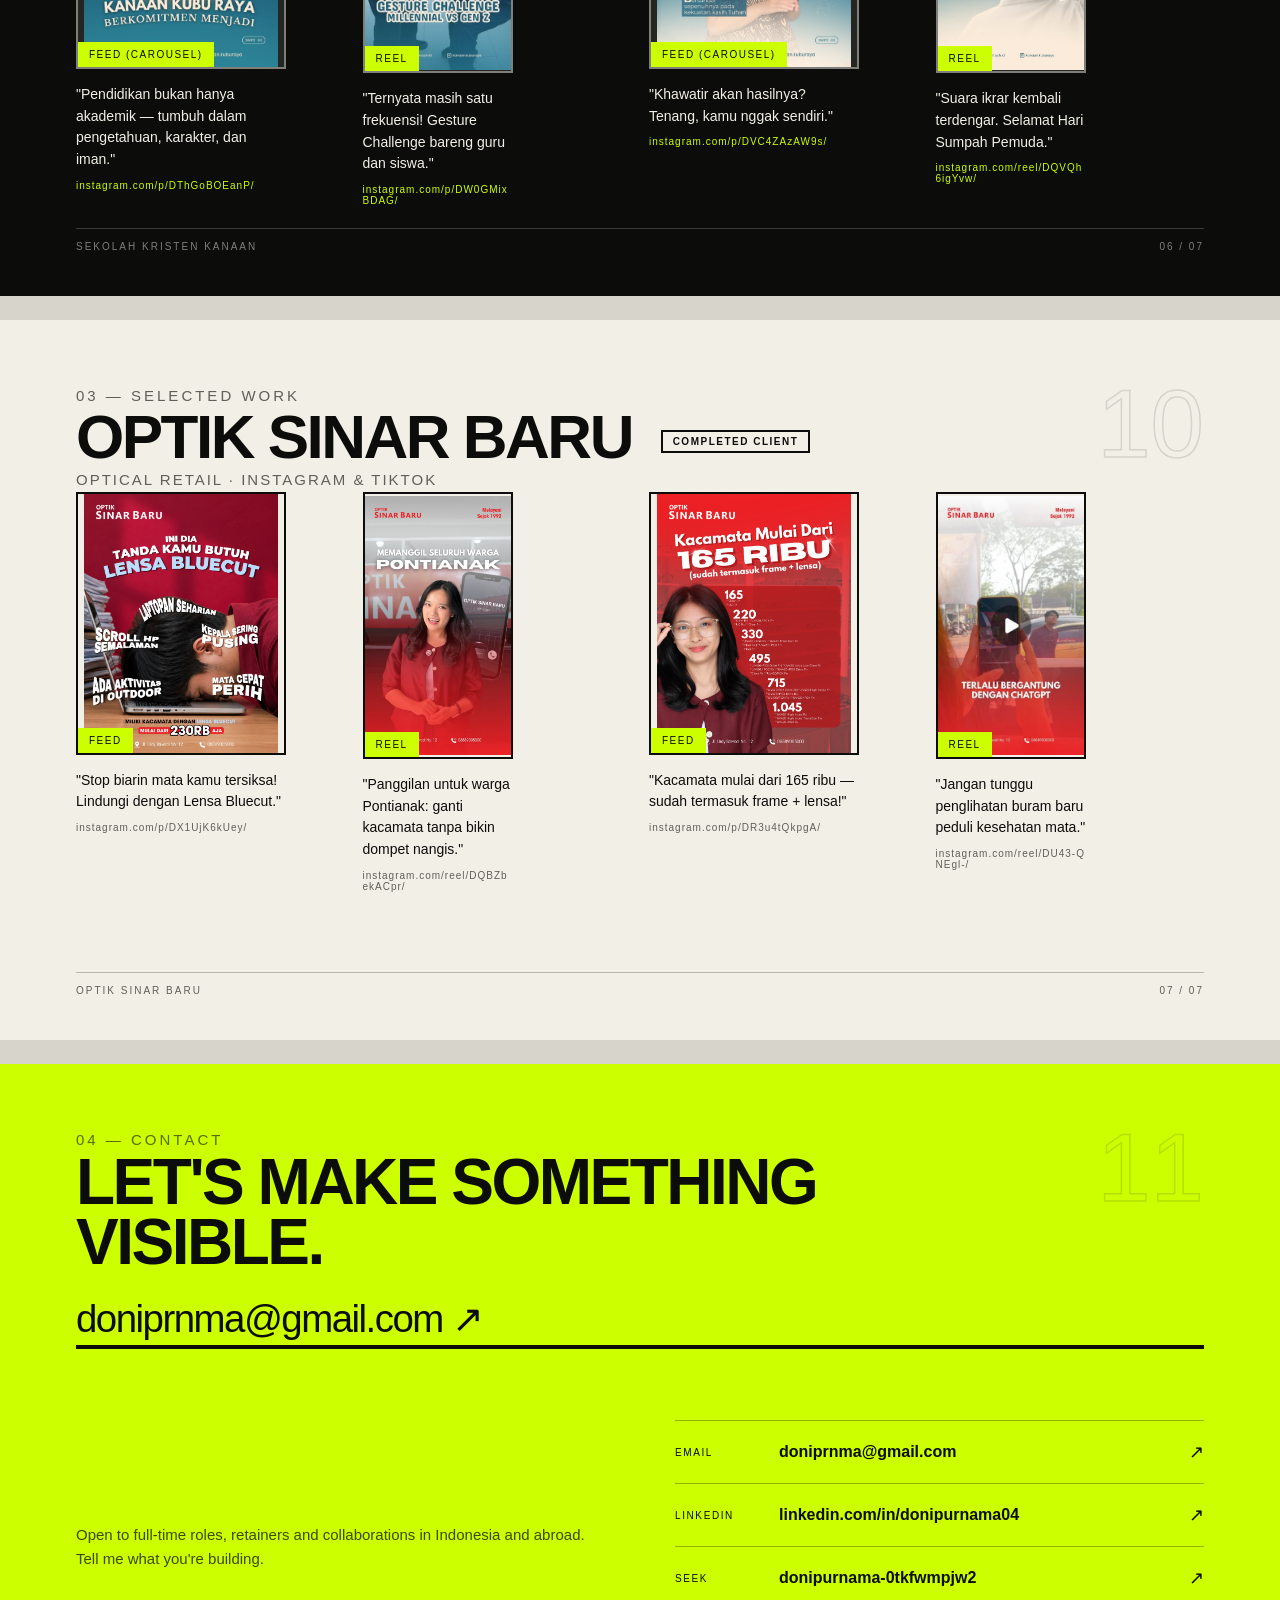
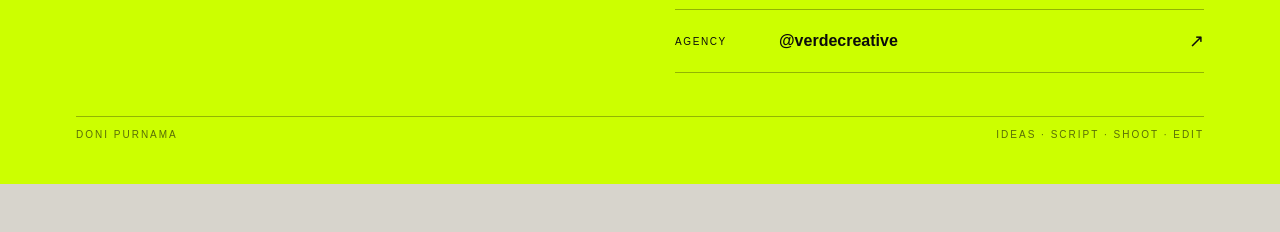
==== commit 2ff8d657: "Capitalize VERDE Creative and replace studio with agency in copy" ====
--- a/deck.html
+++ b/deck.html
@@ -37,7 +37,7 @@
       <p style="margin-top:18px" data-i18n="about.p3">I hold a Bachelor's degree in Digital Business from Sabda Setia Institute of Technology and Business (GPA 3.90/4.00, full scholarship recipient) and work seamlessly in Bahasa Indonesia, English (PTE B2), and Teochew.</p>
     </div>
   </div>
-  <div class="footer-line"><span data-i18n="nav.about">About</span><span>Verde Creative · Pontianak</span></div>
+  <div class="footer-line"><span data-i18n="nav.about">About</span><span>VERDE Creative · Pontianak</span></div>
 </section>
 
 <!-- 3 — ROLE -->
@@ -45,7 +45,7 @@
   <span class="slide-num">03</span>
   <p class="slide-tag" data-i18n="role.label">02 — My role</p>
   <h2 data-i18n="role.headline">THE WHOLE PROCESS.</h2>
-  <p style="max-width:900px;margin-bottom:18px" data-i18n="role.intro">Verde Creative manages the accounts. Inside the studio, I own the content process end to end — from the first trend idea to the final feed layout.</p>
+  <p style="max-width:900px;margin-bottom:18px" data-i18n="role.intro">VERDE Creative manages the accounts. Inside the agency, I own the content process end to end — from the first trend idea to the final feed layout.</p>
   <div class="role-deck">
     <div class="step"><span class="n">01</span><h3 data-i18n="role1.title">Trend &amp; idea research</h3><p data-i18n="role1.body">Finding the angle worth making — what the audience cares about right now.</p></div>
     <div class="step"><span class="n">02</span><h3 data-i18n="role2.title">Scripting</h3><p data-i18n="role2.body">Writing the hook, the flow and the words that sound like the brand.</p></div>
@@ -54,7 +54,7 @@
     <div class="step"><span class="n">05</span><h3 data-i18n="role5.title">Feed editing</h3><p data-i18n="role5.body">Designing carousels and grids so the whole feed reads as one brand.</p></div>
     <div class="step"><span class="n">06</span><h3 data-i18n="role6.title">Publishing &amp; scheduling</h3><p data-i18n="role6.body">Getting each piece out at the right moment, on every platform.</p></div>
   </div>
-  <div class="footer-line"><span data-i18n="nav.services">My role</span><span data-i18n="role.clarify">Verde Creative manages the accounts. I make the pieces.</span></div>
+  <div class="footer-line"><span data-i18n="nav.services">My role</span><span data-i18n="role.clarify">VERDE Creative manages the accounts. I make the pieces.</span></div>
 </section>
 
 <!-- 4 — OPTIPRO -->
@@ -174,7 +174,7 @@
       <a href="mailto:doniprnma@gmail.com"><span data-i18n="contact.emailLabel">Email</span><strong>doniprnma@gmail.com</strong><i>↗</i></a>
       <a href="https://www.linkedin.com/in/donipurnama04/"><span data-i18n="contact.linkedinLabel">LinkedIn</span><strong>linkedin.com/in/donipurnama04</strong><i>↗</i></a>
       <a href="https://au.seek.com/profiles/doni-purnama-0tkfwmpjw2"><span>Seek</span><strong>donipurnama-0tkfwmpjw2</strong><i>↗</i></a>
-      <a href="https://www.instagram.com/verdecreative/"><span data-i18n="contact.igLabel">Studio</span><strong>@verdecreative</strong><i>↗</i></a>
+      <a href="https://www.instagram.com/verdecreative/"><span data-i18n="contact.igLabel">Agency</span><strong>@verdecreative</strong><i>↗</i></a>
     </div>
   <div class="footer-line"><span>Doni Purnama</span><span data-i18n="hero.caption">Ideas · Script · Shoot · Edit</span></div>
 </section>
